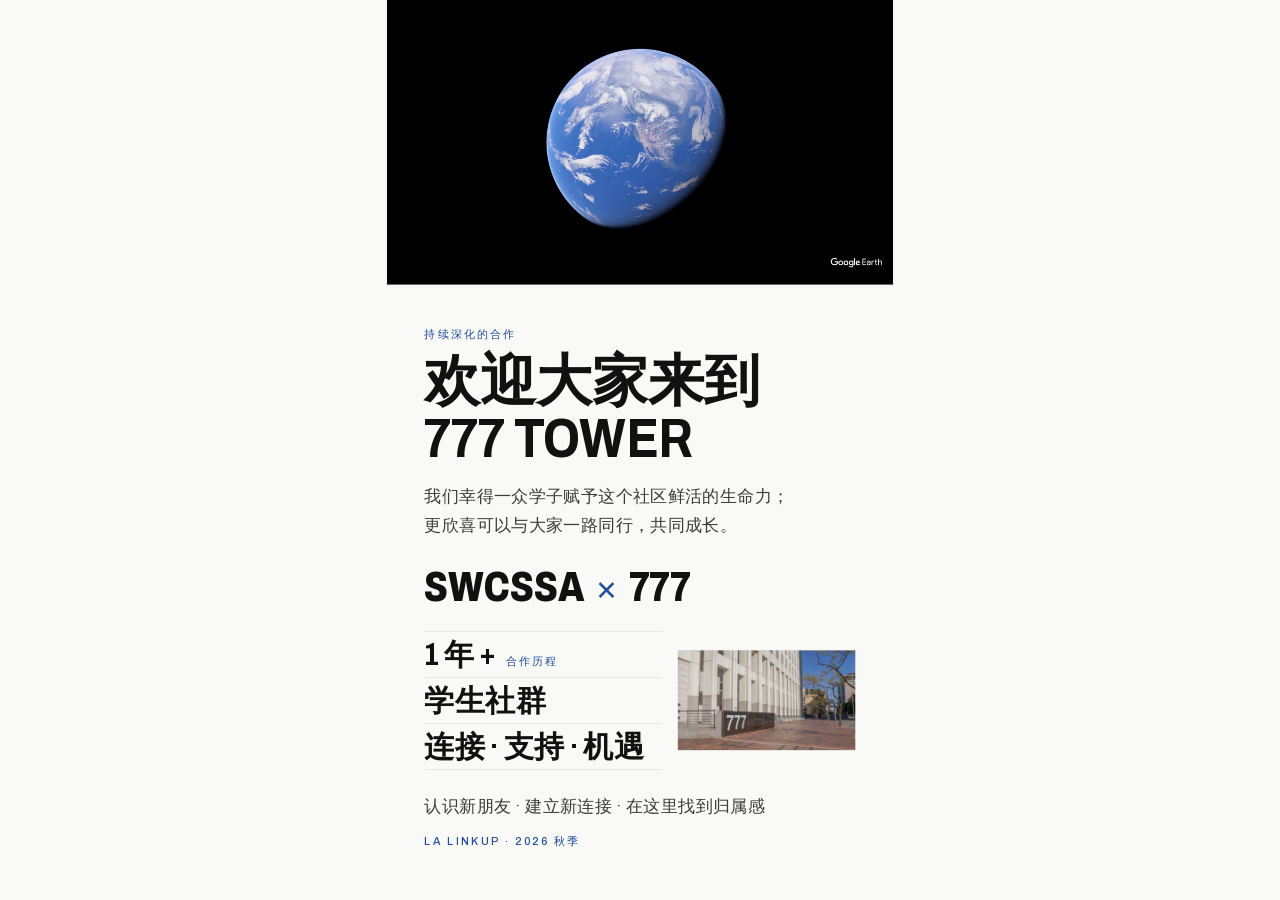
==== index-55.html @ 3f0e2c4d "Add 55-inch portrait display version (index-55.html, 2160x3840) Separate page/stylesheet/script; ori" ====
<!DOCTYPE html>
<html lang="zh-CN">
<head>
<meta charset="UTF-8">
<meta name="viewport" content="width=device-width, initial-scale=1.0">
<meta http-equiv="Cache-Control" content="no-cache, no-store, must-revalidate">
<meta http-equiv="Pragma" content="no-cache">
<meta http-equiv="Expires" content="0">
<script>
/* Stale-copy guard — same as index.html; BUILD is stamped by the pre-commit hook. */
(function () {
    var BUILD = '20261007142610';
    fetch('version.txt?t=' + Date.now(), { cache: 'no-store' }).then(function (r) { return r.text(); }).then(function (v) {
        v = v.trim();
        var u = new URL(location.href);
        if (v && v !== BUILD && u.searchParams.get('v') !== v) { u.searchParams.set('v', v); location.replace(u.href); }
    }).catch(function () {});
})();
</script>
<title>777 Tower — 不止是一个地址 · 55"</title>
<link rel="stylesheet" href="fonts.css?v=20261007142610">
<link rel="stylesheet" href="styles-55.css?v=20261007142610">
</head>
<!--
  55-inch portrait display version: 2160 × 3840 stage, autoplay loop, no on-screen controls.
  Content is identical to index.html; only the layout is redrawn for the big vertical screen.
  ← → / Space change page by hand.
-->
<body>
<main class="stage" id="stage">

  <!-- ============ PAGE 1 — 欢迎大家来到 777 Tower ============ -->
  <section class="slide s1" aria-label="欢迎大家来到 777 Tower">
    <!-- Top: Google Earth fly-in (source ~/Downloads/地球.mp4, 1920w, no audio) -->
    <div class="vid m" style="--d:.1s">
      <!-- MP4 in <img>: Safari plays it like a GIF; other browsers error → swap to <video> -->
      <img src="assets/55-earth.mp4" alt="" onerror="var v=document.createElement('video');v.muted=true;v.defaultMuted=true;v.loop=true;v.autoplay=true;v.playsInline=true;v.setAttribute('playsinline','');v.setAttribute('muted','');v.poster='assets/55-earth-poster.jpg';v.src='assets/55-earth.mp4';this.replaceWith(v);v.play().catch(function(){})">
    </div>

    <div class="text">
      <p class="lbl r" style="--d:.3s">持续深化的合作</p>
      <h2 class="h r" style="--d:.4s">欢迎大家来到<br>777 Tower</h2>
      <p class="copy r" style="--d:.6s">我们幸得一众学子赋予这个社区鲜活的生命力；<br>更欣喜可以与大家一路同行，共同成长。</p>
      <p class="cobrand r" style="--d:.75s">SWCSSA <span>×</span> 777</p>
      <div class="row">
        <ul class="proof r" style="--d:.9s">
          <li><b>1 年 +</b><small>合作历程</small></li>
          <li><b>学生社群</b></li>
          <li><b>连接 · 支持 · 机遇</b></li>
        </ul>
        <!-- 777 photos loop (source ~/Downloads/循环), 2.5 s each -->
        <div class="loop m" style="--d:1s">
          <figure style="background-image:url(assets/loop-01.jpg)"></figure>
          <figure style="background-image:url(assets/loop-02.jpg)"></figure>
          <figure style="background-image:url(assets/loop-03.jpg)"></figure>
          <figure style="background-image:url(assets/loop-04.jpg)"></figure>
          <figure style="background-image:url(assets/loop-05.jpg)"></figure>
          <figure style="background-image:url(assets/loop-06.jpg)"></figure>
          <figure style="background-image:url(assets/loop-07.jpg)"></figure>
          <figure style="background-image:url(assets/loop-08.jpg)"></figure>
          <figure style="background-image:url(assets/loop-09.jpg)"></figure>
        </div>
      </div>
      <p class="copy r" style="--d:1.1s">认识新朋友 · 建立新连接 · 在这里找到归属感</p>
      <p class="lbl r" style="--d:1.2s">LA LINKUP · 2026 秋季</p>
    </div>
  </section>

  <!-- ============ PAGE 2 — 777 Tower 见 ============
       Photo: Carol M. Highsmith, Library of Congress (LC-HS503-502), public domain. -->
  <section class="slide s2 dark" aria-label="777 Tower 见">
    <div class="photo"></div>
    <div class="scrim"></div>
    <div class="text">
      <h2 class="h r" style="--d:.6s">777 Tower 见</h2>
      <p class="close-line r" style="--d:.9s">换个视角，看洛杉矶市中心。</p>
      <i class="rule r" style="--d:1.05s"></i>
      <p class="site r" style="--d:1.2s">www.777tower.space <span>↗</span></p>
      <p class="addr r" style="--d:1.3s">洛杉矶 S Figueroa St 777 号</p>
    </div>
  </section>

</main>
<script src="script-55.js?v=20261007142610"></script>
</body>
</html>
---- fonts.css ----
/* Self-hosted so the deck works where Google Fonts is blocked (e.g. WeChat in mainland China) */
@font-face { font-family: 'Archivo'; font-style: italic; font-weight: 100 900; font-stretch: 62% 125%; font-display: swap; src: url('assets/fonts/Archivo-italic-100_900.woff2') format('woff2'); unicode-range: U+0000-00FF, U+0131, U+0152-0153, U+02BB-02BC, U+02C6, U+02DA, U+02DC, U+0304, U+0308, U+0329, U+2000-206F, U+20AC, U+2122, U+2191, U+2193, U+2212, U+2215, U+FEFF, U+FFFD; }
@font-face { font-family: 'Archivo'; font-style: normal; font-weight: 100 900; font-stretch: 62% 125%; font-display: swap; src: url('assets/fonts/Archivo-normal-100_900.woff2') format('woff2'); unicode-range: U+0000-00FF, U+0131, U+0152-0153, U+02BB-02BC, U+02C6, U+02DA, U+02DC, U+0304, U+0308, U+0329, U+2000-206F, U+20AC, U+2122, U+2191, U+2193, U+2212, U+2215, U+FEFF, U+FFFD; }
@font-face { font-family: 'JetBrains Mono'; font-style: normal; font-weight: 400; font-display: swap; src: url('assets/fonts/JetBrainsMono-normal-400.woff2') format('woff2'); unicode-range: U+0000-00FF, U+0131, U+0152-0153, U+02BB-02BC, U+02C6, U+02DA, U+02DC, U+0304, U+0308, U+0329, U+2000-206F, U+20AC, U+2122, U+2191, U+2193, U+2212, U+2215, U+FEFF, U+FFFD; }
@font-face { font-family: 'JetBrains Mono'; font-style: normal; font-weight: 500; font-display: swap; src: url('assets/fonts/JetBrainsMono-normal-500.woff2') format('woff2'); unicode-range: U+0000-00FF, U+0131, U+0152-0153, U+02BB-02BC, U+02C6, U+02DA, U+02DC, U+0304, U+0308, U+0329, U+2000-206F, U+20AC, U+2122, U+2191, U+2193, U+2212, U+2215, U+FEFF, U+FFFD; }
---- styles-55.css ----
/* ===========================================================
   777 TOWER — 55" PORTRAIT DISPLAY (2160 × 3840)
   Same look as styles.css (Archivo, ink on off-white, blue accent on page 1,
   light type on a scrim on page 2); every size is set for the big vertical screen.
   =========================================================== */
:root {
    --display-width: 2160px; --display-height: 3840px;
    --safe-x: 160px;
    --title-size: 240px; --body-size: 72px; --label-size: 46px;
    --bg: #F9F9F7; --ink: #111111; --char: #3B3B3B; --rule: rgba(17,17,17,.14);
    --blue: #1F4E9C; --light: #F5F3EF; --night: #011866;
    --f: 'Archivo', 'Helvetica Neue', Arial, 'PingFang SC', 'Hiragino Sans GB', 'Noto Sans SC', 'Microsoft YaHei', sans-serif;
    --ease: cubic-bezier(.22, .61, .21, 1);
}
* { margin: 0; padding: 0; box-sizing: border-box; }
html, body { width: 100%; height: 100%; overflow: hidden; background: var(--bg); transition: background-color .9s var(--ease); }
body.on-dark { background: var(--night); }
body { font-family: var(--f); color: var(--ink); -webkit-font-smoothing: antialiased; cursor: none; }

/* Fixed 2160×3840 stage, fitted to whatever the player outputs (4K or 1080p) */
.stage { position: absolute; left: 0; top: 0; width: var(--display-width); height: var(--display-height); overflow: hidden; transform-origin: 0 0; }
.slide { position: absolute; inset: 0; overflow: hidden; visibility: hidden; opacity: 0;
         transition: opacity .9s var(--ease), visibility 0s linear .9s; }
.slide.active { visibility: visible; opacity: 1; transition: opacity .9s var(--ease), visibility 0s; }

/* Reveals — same as the original, distance scaled to the bigger canvas */
.r { opacity: 0; transform: translateX(60px);
     transition: opacity 1s var(--ease) var(--d, 0s), transform 1.3s var(--ease) var(--d, 0s); }
.slide.active .r { opacity: 1; transform: none; }
.m { clip-path: inset(100% 0 0 0); transition: clip-path 1.8s var(--ease) var(--d, 0s); }
.slide.active .m { clip-path: inset(0); }

/* === TYPE === */
.lbl { font: 500 var(--label-size)/1.5 var(--f); letter-spacing: .22em; text-transform: uppercase; color: var(--blue); }
.h { font: 700 var(--title-size)/1 var(--f); font-stretch: 82%; text-transform: uppercase; letter-spacing: -.005em; }
.copy { font: 400 var(--body-size)/1.7 var(--f); letter-spacing: .03em; color: var(--char); }

/* ===========================================================
   PAGE 1
   =========================================================== */
.s1 { background: var(--bg); }
.vid { position: absolute; left: 0; top: 0; width: 2160px; height: 1215px; background: #000; overflow: hidden; }
.vid img, .vid video { display: block; width: 100%; height: 100%; object-fit: cover; }

.s1 .text { position: absolute; left: var(--safe-x); right: var(--safe-x); top: 1395px; }
.s1 .h { margin-top: 44px; }
.s1 .text > .copy:nth-of-type(2) { margin-top: 70px; }
.cobrand { margin-top: 110px; font: 800 180px/1 var(--f); font-stretch: 82%; letter-spacing: -.01em; }
.cobrand span { color: var(--blue); font-weight: 300; margin: 0 .12em; }

.row { display: flex; align-items: center; gap: 64px; margin-top: 100px; }
.proof { flex: 1; list-style: none; }
.proof li { display: flex; align-items: baseline; gap: 40px; padding: 34px 0 30px; border-top: 2px solid var(--rule); }
.proof li:last-child { border-bottom: 2px solid var(--rule); }
.proof b { font: 700 130px/1 var(--f); font-stretch: 82%; }
.proof small { font: 500 var(--label-size)/1 var(--f); letter-spacing: .2em; color: var(--blue); }

.loop { position: relative; flex: none; width: 760px; height: 428px; overflow: hidden; background: #E6E3DD; }
.loop figure { position: absolute; inset: 0; background: 50% 50% / cover no-repeat; opacity: 0; transition: opacity .9s var(--ease); }
.loop figure.shown { opacity: 1; }

.row + .copy { margin-top: 96px; }
.s1 .text > .lbl:last-child { margin-top: 56px; }

/* ===========================================================
   PAGE 2 — photo sits on the bottom edge, its own night-blue sky continues above
   =========================================================== */
.s2 { background: var(--night); }
.photo { position: absolute; left: 0; bottom: 0; width: 2160px; height: 2980px;
         background: url('assets/55-tower-day.jpg') 50% 100% / cover no-repeat;
         -webkit-mask: linear-gradient(transparent, #000 6%); mask: linear-gradient(transparent, #000 6%); }
.scrim { position: absolute; inset: 0; pointer-events: none;
         background: linear-gradient(to bottom, rgba(12,10,9,.68), rgba(12,10,9,0) 52%), linear-gradient(to top, rgba(12,10,9,.55), rgba(12,10,9,0) 30%); }
.s2 .text { position: absolute; left: var(--safe-x); right: var(--safe-x); top: 260px; text-align: center; }
.s2 .h { font-size: 290px; color: var(--light); letter-spacing: -.01em; white-space: nowrap; }
.close-line { margin-top: 56px; font: 500 92px/1.3 var(--f); letter-spacing: .08em; color: rgba(243,239,231,.82); }
.rule { display: block; width: 160px; height: 3px; margin: 80px auto 70px; background: rgba(243,239,231,.55); }
.site { font: 600 88px/1.2 var(--f); letter-spacing: .01em; color: var(--light); }
.site span { font-weight: 300; }
.addr { margin-top: 22px; font: 500 54px/1.4 var(--f); letter-spacing: .14em; color: rgba(243,239,231,.7); }
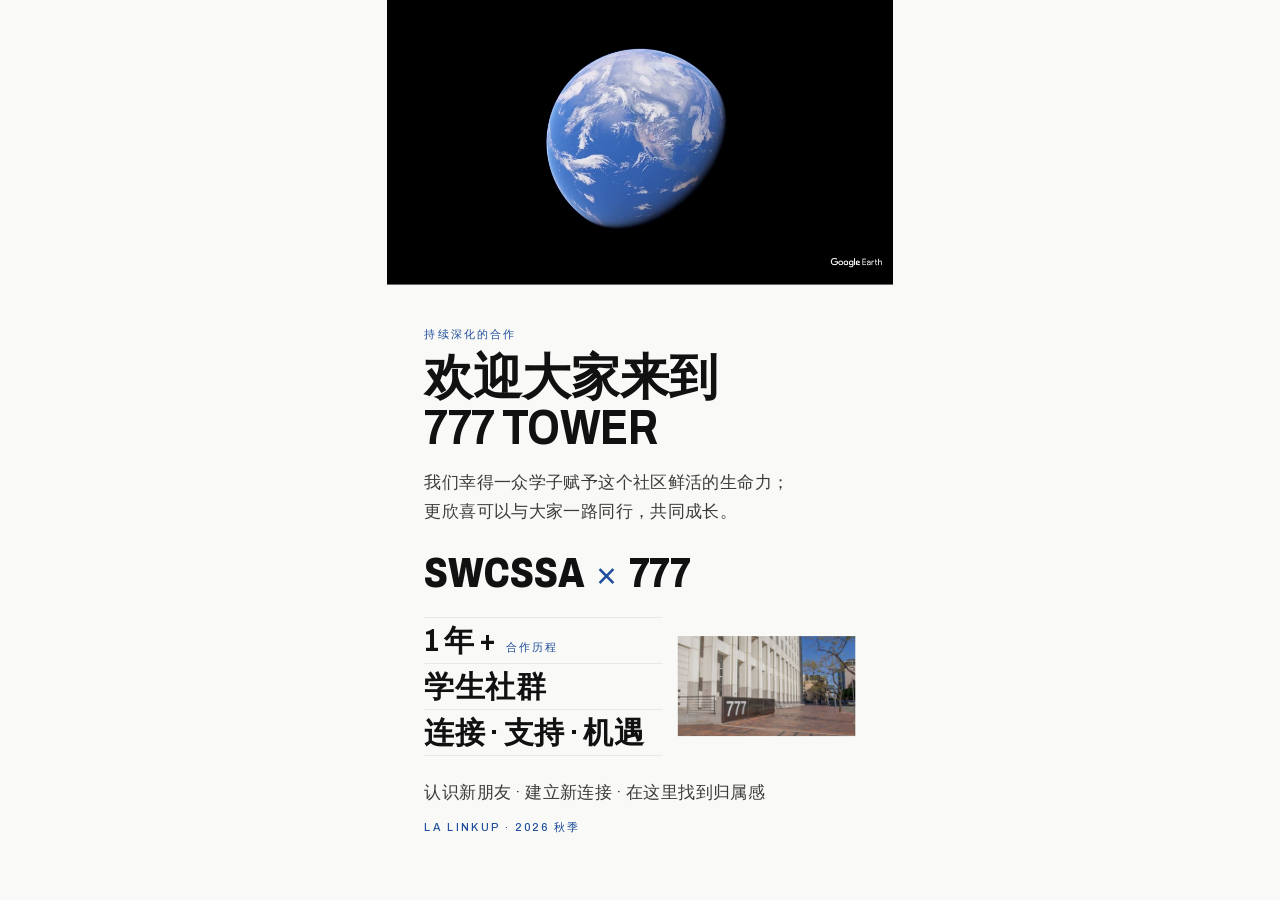
==== commit 892e1487: "55": smaller page-1 title and page-2 type; drop arrow after site URL Co-Authored-By: Claude Opus 5.5" ====
--- a/index-55.html
+++ b/index-55.html
@@ -9,7 +9,7 @@
 <script>
 /* Stale-copy guard — same as index.html; BUILD is stamped by the pre-commit hook. */
 (function () {
-    var BUILD = '20261007142610';
+    var BUILD = '20261007143025';
     fetch('version.txt?t=' + Date.now(), { cache: 'no-store' }).then(function (r) { return r.text(); }).then(function (v) {
         v = v.trim();
         var u = new URL(location.href);
@@ -18,8 +18,8 @@
 })();
 </script>
 <title>777 Tower — 不止是一个地址 · 55"</title>
-<link rel="stylesheet" href="fonts.css?v=20261007142610">
-<link rel="stylesheet" href="styles-55.css?v=20261007142610">
+<link rel="stylesheet" href="fonts.css?v=20261007143025">
+<link rel="stylesheet" href="styles-55.css?v=20261007143025">
 </head>
 <!--
   55-inch portrait display version: 2160 × 3840 stage, autoplay loop, no on-screen controls.
@@ -75,12 +75,12 @@
       <h2 class="h r" style="--d:.6s">777 Tower 见</h2>
       <p class="close-line r" style="--d:.9s">换个视角，看洛杉矶市中心。</p>
       <i class="rule r" style="--d:1.05s"></i>
-      <p class="site r" style="--d:1.2s">www.777tower.space <span>↗</span></p>
+      <p class="site r" style="--d:1.2s">www.777tower.space</p>
       <p class="addr r" style="--d:1.3s">洛杉矶 S Figueroa St 777 号</p>
     </div>
   </section>
 
 </main>
-<script src="script-55.js?v=20261007142610"></script>
+<script src="script-55.js?v=20261007143025"></script>
 </body>
 </html>
--- a/styles-55.css
+++ b/styles-55.css
@@ -6,7 +6,7 @@
 :root {
     --display-width: 2160px; --display-height: 3840px;
     --safe-x: 160px;
-    --title-size: 240px; --body-size: 72px; --label-size: 46px;
+    --title-size: 210px; --body-size: 72px; --label-size: 46px;
     --bg: #F9F9F7; --ink: #111111; --char: #3B3B3B; --rule: rgba(17,17,17,.14);
     --blue: #1F4E9C; --light: #F5F3EF; --night: #011866;
     --f: 'Archivo', 'Helvetica Neue', Arial, 'PingFang SC', 'Hiragino Sans GB', 'Noto Sans SC', 'Microsoft YaHei', sans-serif;
@@ -72,9 +72,8 @@
 .scrim { position: absolute; inset: 0; pointer-events: none;
          background: linear-gradient(to bottom, rgba(12,10,9,.68), rgba(12,10,9,0) 52%), linear-gradient(to top, rgba(12,10,9,.55), rgba(12,10,9,0) 30%); }
 .s2 .text { position: absolute; left: var(--safe-x); right: var(--safe-x); top: 260px; text-align: center; }
-.s2 .h { font-size: 290px; color: var(--light); letter-spacing: -.01em; white-space: nowrap; }
-.close-line { margin-top: 56px; font: 500 92px/1.3 var(--f); letter-spacing: .08em; color: rgba(243,239,231,.82); }
+.s2 .h { font-size: 250px; color: var(--light); letter-spacing: -.01em; white-space: nowrap; }
+.close-line { margin-top: 56px; font: 500 80px/1.3 var(--f); letter-spacing: .08em; color: rgba(243,239,231,.82); }
 .rule { display: block; width: 160px; height: 3px; margin: 80px auto 70px; background: rgba(243,239,231,.55); }
-.site { font: 600 88px/1.2 var(--f); letter-spacing: .01em; color: var(--light); }
-.site span { font-weight: 300; }
-.addr { margin-top: 22px; font: 500 54px/1.4 var(--f); letter-spacing: .14em; color: rgba(243,239,231,.7); }
+.site { font: 600 76px/1.2 var(--f); letter-spacing: .01em; color: var(--light); }
+.addr { margin-top: 20px; font: 500 48px/1.4 var(--f); letter-spacing: .14em; color: rgba(243,239,231,.7); }
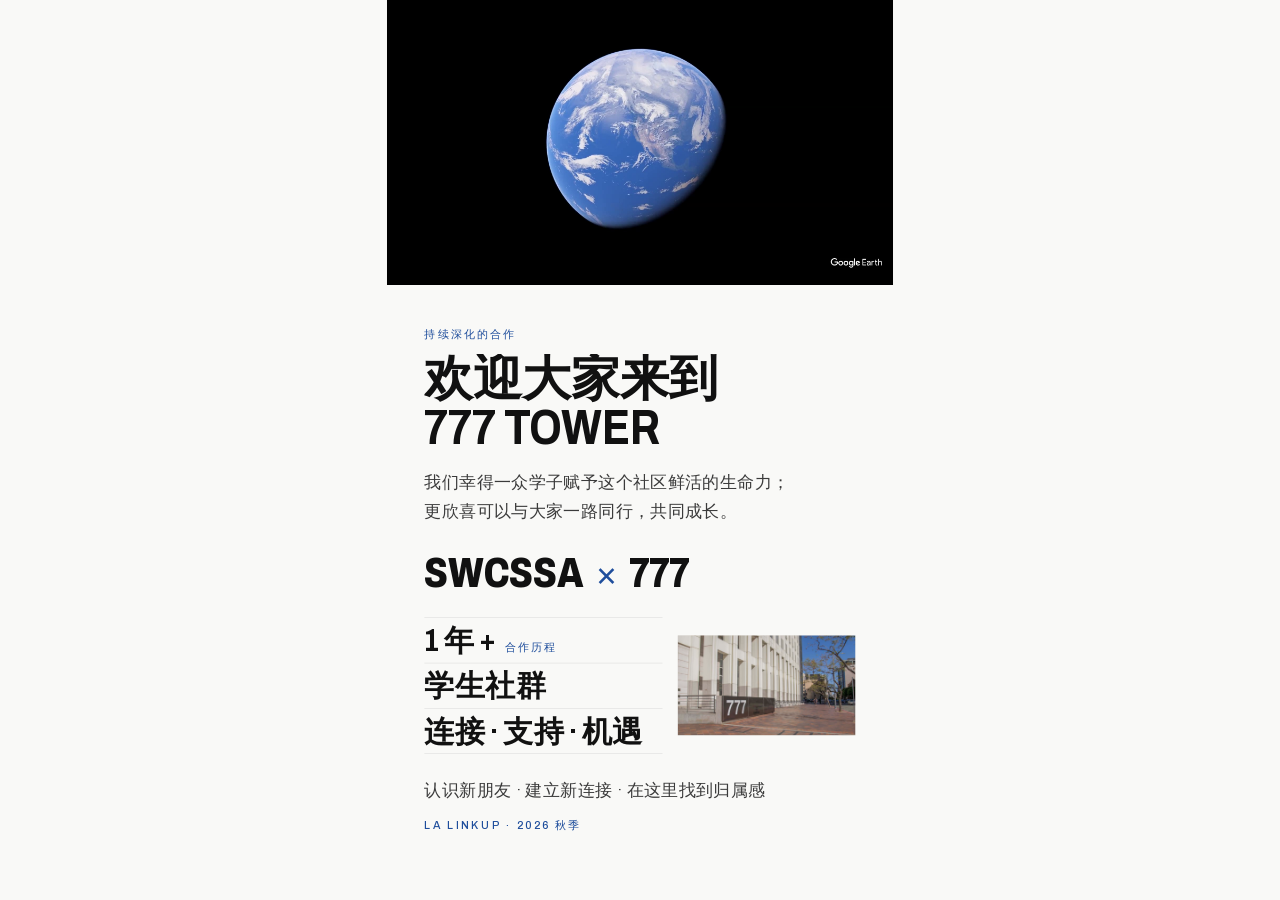
==== commit 7c67e77e: "55": stage to 1080x1920 (same layout, halved); page-1 text entrance (title lines rise, rules draw, ×" ====
--- a/index-55.html
+++ b/index-55.html
@@ -9,7 +9,7 @@
 <script>
 /* Stale-copy guard — same as index.html; BUILD is stamped by the pre-commit hook. */
 (function () {
-    var BUILD = '20261007143025';
+    var BUILD = '20261007152955';
     fetch('version.txt?t=' + Date.now(), { cache: 'no-store' }).then(function (r) { return r.text(); }).then(function (v) {
         v = v.trim();
         var u = new URL(location.href);
@@ -18,11 +18,11 @@
 })();
 </script>
 <title>777 Tower — 不止是一个地址 · 55"</title>
-<link rel="stylesheet" href="fonts.css?v=20261007143025">
-<link rel="stylesheet" href="styles-55.css?v=20261007143025">
+<link rel="stylesheet" href="fonts.css?v=20261007152955">
+<link rel="stylesheet" href="styles-55.css?v=20261007152955">
 </head>
 <!--
-  55-inch portrait display version: 2160 × 3840 stage, autoplay loop, no on-screen controls.
+  55-inch portrait display version: 1080 × 1920 stage, autoplay loop, no on-screen controls.
   Content is identical to index.html; only the layout is redrawn for the big vertical screen.
   ← → / Space change page by hand.
 -->
@@ -39,11 +39,11 @@
 
     <div class="text">
       <p class="lbl r" style="--d:.3s">持续深化的合作</p>
-      <h2 class="h r" style="--d:.4s">欢迎大家来到<br>777 Tower</h2>
+      <h2 class="h" style="--d:.4s"><span class="ln"><span>欢迎大家来到</span></span><span class="ln"><span>777 Tower</span></span></h2>
       <p class="copy r" style="--d:.6s">我们幸得一众学子赋予这个社区鲜活的生命力；<br>更欣喜可以与大家一路同行，共同成长。</p>
-      <p class="cobrand r" style="--d:.75s">SWCSSA <span>×</span> 777</p>
+      <p class="cobrand r" style="--d:.8s">SWCSSA <span>×</span> 777</p>
       <div class="row">
-        <ul class="proof r" style="--d:.9s">
+        <ul class="proof">
           <li><b>1 年 +</b><small>合作历程</small></li>
           <li><b>学生社群</b></li>
           <li><b>连接 · 支持 · 机遇</b></li>
@@ -81,6 +81,6 @@
   </section>
 
 </main>
-<script src="script-55.js?v=20261007143025"></script>
+<script src="script-55.js?v=20261007152955"></script>
 </body>
 </html>
--- a/styles-55.css
+++ b/styles-55.css
@@ -1,12 +1,12 @@
 /* ===========================================================
-   777 TOWER — 55" PORTRAIT DISPLAY (2160 × 3840)
+   777 TOWER — 55" PORTRAIT DISPLAY (1080 × 1920)
    Same look as styles.css (Archivo, ink on off-white, blue accent on page 1,
    light type on a scrim on page 2); every size is set for the big vertical screen.
    =========================================================== */
 :root {
-    --display-width: 2160px; --display-height: 3840px;
-    --safe-x: 160px;
-    --title-size: 210px; --body-size: 72px; --label-size: 46px;
+    --display-width: 1080px; --display-height: 1920px;
+    --safe-x: 80px;
+    --title-size: 105px; --body-size: 36px; --label-size: 23px;
     --bg: #F9F9F7; --ink: #111111; --char: #3B3B3B; --rule: rgba(17,17,17,.14);
     --blue: #1F4E9C; --light: #F5F3EF; --night: #011866;
     --f: 'Archivo', 'Helvetica Neue', Arial, 'PingFang SC', 'Hiragino Sans GB', 'Noto Sans SC', 'Microsoft YaHei', sans-serif;
@@ -17,14 +17,14 @@
 body.on-dark { background: var(--night); }
 body { font-family: var(--f); color: var(--ink); -webkit-font-smoothing: antialiased; cursor: none; }
 
-/* Fixed 2160×3840 stage, fitted to whatever the player outputs (4K or 1080p) */
+/* Fixed 1080×1920 stage, fitted to whatever the player outputs (4K or 1080p) */
 .stage { position: absolute; left: 0; top: 0; width: var(--display-width); height: var(--display-height); overflow: hidden; transform-origin: 0 0; }
 .slide { position: absolute; inset: 0; overflow: hidden; visibility: hidden; opacity: 0;
          transition: opacity .9s var(--ease), visibility 0s linear .9s; }
 .slide.active { visibility: visible; opacity: 1; transition: opacity .9s var(--ease), visibility 0s; }
 
 /* Reveals — same as the original, distance scaled to the bigger canvas */
-.r { opacity: 0; transform: translateX(60px);
+.r { opacity: 0; transform: translateX(30px);
      transition: opacity 1s var(--ease) var(--d, 0s), transform 1.3s var(--ease) var(--d, 0s); }
 .slide.active .r { opacity: 1; transform: none; }
 .m { clip-path: inset(100% 0 0 0); transition: clip-path 1.8s var(--ease) var(--d, 0s); }
@@ -39,41 +39,66 @@
    PAGE 1
    =========================================================== */
 .s1 { background: var(--bg); }
-.vid { position: absolute; left: 0; top: 0; width: 2160px; height: 1215px; background: #000; overflow: hidden; }
+.vid { position: absolute; left: 0; top: 0; width: 1080px; height: 608px; background: #000; overflow: hidden; }
 .vid img, .vid video { display: block; width: 100%; height: 100%; object-fit: cover; }
 
-.s1 .text { position: absolute; left: var(--safe-x); right: var(--safe-x); top: 1395px; }
-.s1 .h { margin-top: 44px; }
-.s1 .text > .copy:nth-of-type(2) { margin-top: 70px; }
-.cobrand { margin-top: 110px; font: 800 180px/1 var(--f); font-stretch: 82%; letter-spacing: -.01em; }
+.s1 .text { position: absolute; left: var(--safe-x); right: var(--safe-x); top: 698px; }
+.s1 .h { margin-top: 22px; }
+.s1 .text > .copy:nth-of-type(2) { margin-top: 35px; }
+.cobrand { margin-top: 55px; font: 800 90px/1 var(--f); font-stretch: 82%; letter-spacing: -.01em; }
 .cobrand span { color: var(--blue); font-weight: 300; margin: 0 .12em; }
 
-.row { display: flex; align-items: center; gap: 64px; margin-top: 100px; }
+.row { display: flex; align-items: center; gap: 32px; margin-top: 50px; }
 .proof { flex: 1; list-style: none; }
-.proof li { display: flex; align-items: baseline; gap: 40px; padding: 34px 0 30px; border-top: 2px solid var(--rule); }
-.proof li:last-child { border-bottom: 2px solid var(--rule); }
-.proof b { font: 700 130px/1 var(--f); font-stretch: 82%; }
+.proof li { display: flex; align-items: baseline; gap: 20px; padding: 17px 0 15px; position: relative; }
+.proof b { font: 700 65px/1 var(--f); font-stretch: 82%; }
 .proof small { font: 500 var(--label-size)/1 var(--f); letter-spacing: .2em; color: var(--blue); }
 
-.loop { position: relative; flex: none; width: 760px; height: 428px; overflow: hidden; background: #E6E3DD; }
+.loop { position: relative; flex: none; width: 380px; height: 214px; overflow: hidden; background: #E6E3DD; }
 .loop figure { position: absolute; inset: 0; background: 50% 50% / cover no-repeat; opacity: 0; transition: opacity .9s var(--ease); }
 .loop figure.shown { opacity: 1; }
 
-.row + .copy { margin-top: 96px; }
-.s1 .text > .lbl:last-child { margin-top: 56px; }
+.row + .copy { margin-top: 48px; }
+.s1 .text > .lbl:last-child { margin-top: 28px; }
 
 /* ===========================================================
    PAGE 2 — photo sits on the bottom edge, its own night-blue sky continues above
    =========================================================== */
 .s2 { background: var(--night); }
-.photo { position: absolute; left: 0; bottom: 0; width: 2160px; height: 2980px;
+.photo { position: absolute; left: 0; bottom: 0; width: 1080px; height: 1490px;
          background: url('assets/55-tower-day.jpg') 50% 100% / cover no-repeat;
          -webkit-mask: linear-gradient(transparent, #000 6%); mask: linear-gradient(transparent, #000 6%); }
 .scrim { position: absolute; inset: 0; pointer-events: none;
          background: linear-gradient(to bottom, rgba(12,10,9,.68), rgba(12,10,9,0) 52%), linear-gradient(to top, rgba(12,10,9,.55), rgba(12,10,9,0) 30%); }
-.s2 .text { position: absolute; left: var(--safe-x); right: var(--safe-x); top: 260px; text-align: center; }
-.s2 .h { font-size: 250px; color: var(--light); letter-spacing: -.01em; white-space: nowrap; }
-.close-line { margin-top: 56px; font: 500 80px/1.3 var(--f); letter-spacing: .08em; color: rgba(243,239,231,.82); }
-.rule { display: block; width: 160px; height: 3px; margin: 80px auto 70px; background: rgba(243,239,231,.55); }
-.site { font: 600 76px/1.2 var(--f); letter-spacing: .01em; color: var(--light); }
-.addr { margin-top: 20px; font: 500 48px/1.4 var(--f); letter-spacing: .14em; color: rgba(243,239,231,.7); }
+.s2 .text { position: absolute; left: var(--safe-x); right: var(--safe-x); top: 130px; text-align: center; }
+.s2 .h { font-size: 125px; color: var(--light); letter-spacing: -.01em; white-space: nowrap; }
+.close-line { margin-top: 28px; font: 500 40px/1.3 var(--f); letter-spacing: .08em; color: rgba(243,239,231,.82); }
+.rule { display: block; width: 80px; height: 2px; margin: 40px auto 35px; background: rgba(243,239,231,.55); }
+.site { font: 600 38px/1.2 var(--f); letter-spacing: .01em; color: var(--light); }
+.addr { margin-top: 10px; font: 500 24px/1.4 var(--f); letter-spacing: .14em; color: rgba(243,239,231,.7); }
+
+/* ===========================================================
+   PAGE 1 — text entrance (on top of the shared .r slide-in)
+   =========================================================== */
+/* label: tracking settles in */
+.s1 .lbl.r { letter-spacing: .5em; transition: opacity 1s var(--ease) var(--d, 0s), transform 1.3s var(--ease) var(--d, 0s), letter-spacing 1.6s var(--ease) var(--d, 0s); }
+.s1.active .lbl.r { letter-spacing: .22em; }
+/* title: each line rises out of a mask */
+.ln { display: block; overflow: hidden; padding-bottom: .1em; margin-bottom: -.1em; }
+.ln > span { display: inline-block; transform: translateY(110%); transition: transform 1.2s var(--ease) var(--d, 0s); }
+.ln + .ln > span { transition-delay: calc(var(--d, 0s) + .14s); }
+.s1.active .ln > span { transform: none; }
+/* cobrand: the × turns in after the names */
+.cobrand span { display: inline-block; transform: rotate(-90deg) scale(.3); opacity: 0;
+    transition: transform 1s var(--ease) calc(var(--d, 0s) + .35s), opacity .6s var(--ease) calc(var(--d, 0s) + .35s); }
+.s1.active .cobrand span { transform: none; opacity: 1; }
+/* proof list: rules draw left → right, then each row's words rise in */
+.proof li::before, .proof li:last-child::after { content: ''; position: absolute; left: 0; right: 0; height: 1px; background: var(--rule);
+    transform: scaleX(0); transform-origin: 0 50%; transition: transform 1.1s var(--ease) var(--ld, 0s); }
+.proof li::before { top: 0; }
+.proof li:last-child::after { bottom: 0; }
+.proof li > * { opacity: 0; transform: translateY(18px); transition: opacity .8s var(--ease) calc(var(--ld, 0s) + .25s), transform 1s var(--ease) calc(var(--ld, 0s) + .25s); }
+.proof li:nth-child(1) { --ld: .95s; } .proof li:nth-child(2) { --ld: 1.07s; } .proof li:nth-child(3) { --ld: 1.19s; }
+.proof li:last-child::after { transition-delay: 1.31s; }
+.s1.active .proof li::before, .s1.active .proof li:last-child::after { transform: none; }
+.s1.active .proof li > * { opacity: 1; transform: none; }
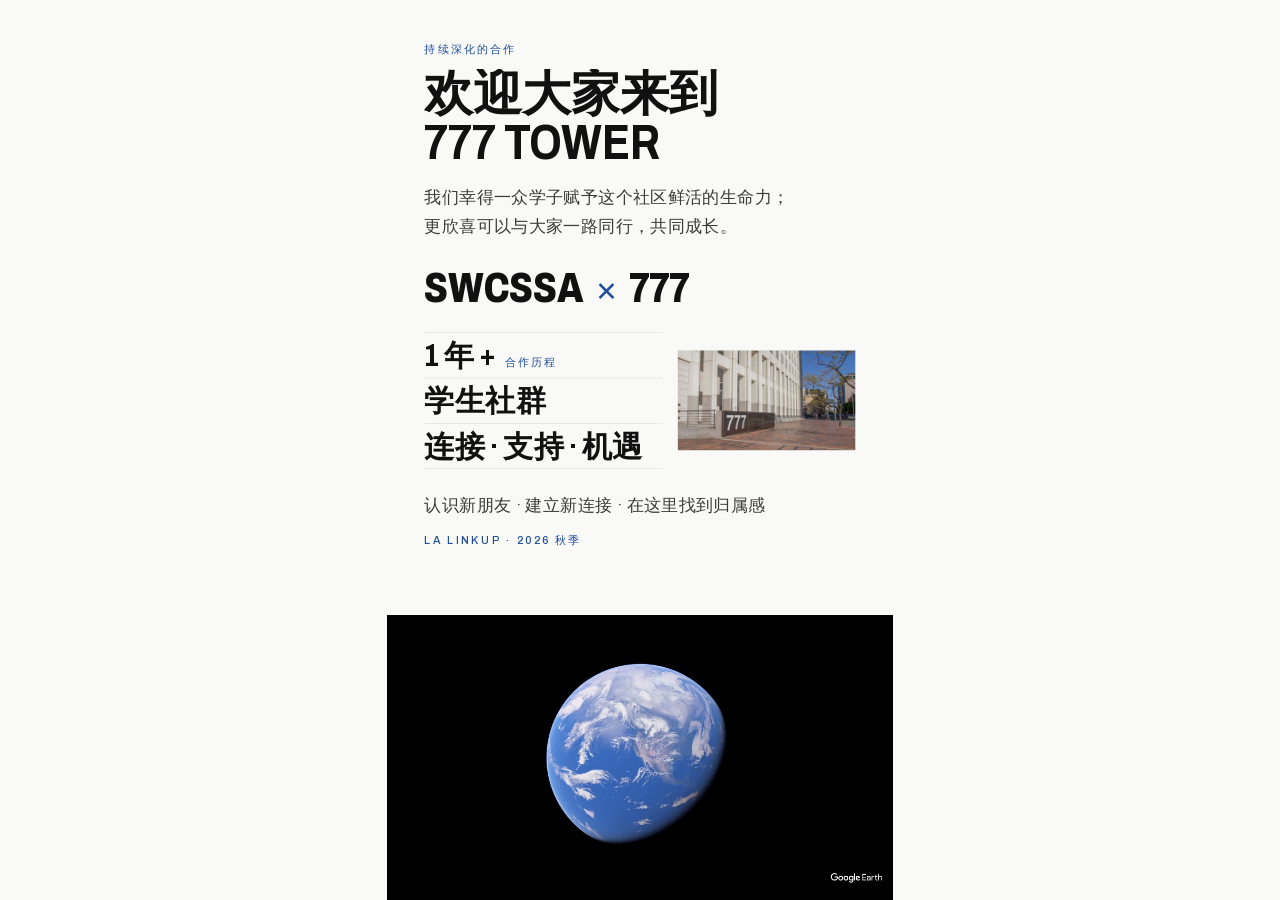
==== commit a56c68f9: "55": page 1 — Earth video to the bottom, text block to the top Co-Authored-By: Claude Opus 5.5 <nore" ====
--- a/index-55.html
+++ b/index-55.html
@@ -9,7 +9,7 @@
 <script>
 /* Stale-copy guard — same as index.html; BUILD is stamped by the pre-commit hook. */
 (function () {
-    var BUILD = '20261007152955';
+    var BUILD = '20261007161832';
     fetch('version.txt?t=' + Date.now(), { cache: 'no-store' }).then(function (r) { return r.text(); }).then(function (v) {
         v = v.trim();
         var u = new URL(location.href);
@@ -18,8 +18,8 @@
 })();
 </script>
 <title>777 Tower — 不止是一个地址 · 55"</title>
-<link rel="stylesheet" href="fonts.css?v=20261007152955">
-<link rel="stylesheet" href="styles-55.css?v=20261007152955">
+<link rel="stylesheet" href="fonts.css?v=20261007161832">
+<link rel="stylesheet" href="styles-55.css?v=20261007161832">
 </head>
 <!--
   55-inch portrait display version: 1080 × 1920 stage, autoplay loop, no on-screen controls.
@@ -31,7 +31,7 @@
 
   <!-- ============ PAGE 1 — 欢迎大家来到 777 Tower ============ -->
   <section class="slide s1" aria-label="欢迎大家来到 777 Tower">
-    <!-- Top: Google Earth fly-in (source ~/Downloads/地球.mp4, 1920w, no audio) -->
+    <!-- Bottom: Google Earth fly-in (source ~/Downloads/地球.mp4, 1920w, no audio) -->
     <div class="vid m" style="--d:.1s">
       <!-- MP4 in <img>: Safari plays it like a GIF; other browsers error → swap to <video> -->
       <img src="assets/55-earth.mp4" alt="" onerror="var v=document.createElement('video');v.muted=true;v.defaultMuted=true;v.loop=true;v.autoplay=true;v.playsInline=true;v.setAttribute('playsinline','');v.setAttribute('muted','');v.poster='assets/55-earth-poster.jpg';v.src='assets/55-earth.mp4';this.replaceWith(v);v.play().catch(function(){})">
@@ -81,6 +81,6 @@
   </section>
 
 </main>
-<script src="script-55.js?v=20261007152955"></script>
+<script src="script-55.js?v=20261007161832"></script>
 </body>
 </html>
--- a/styles-55.css
+++ b/styles-55.css
@@ -39,10 +39,10 @@
    PAGE 1
    =========================================================== */
 .s1 { background: var(--bg); }
-.vid { position: absolute; left: 0; top: 0; width: 1080px; height: 608px; background: #000; overflow: hidden; }
+.vid { position: absolute; left: 0; bottom: 0; width: 1080px; height: 608px; background: #000; overflow: hidden; }
 .vid img, .vid video { display: block; width: 100%; height: 100%; object-fit: cover; }
 
-.s1 .text { position: absolute; left: var(--safe-x); right: var(--safe-x); top: 698px; }
+.s1 .text { position: absolute; left: var(--safe-x); right: var(--safe-x); top: 90px; }
 .s1 .h { margin-top: 22px; }
 .s1 .text > .copy:nth-of-type(2) { margin-top: 35px; }
 .cobrand { margin-top: 55px; font: 800 90px/1 var(--f); font-stretch: 82%; letter-spacing: -.01em; }
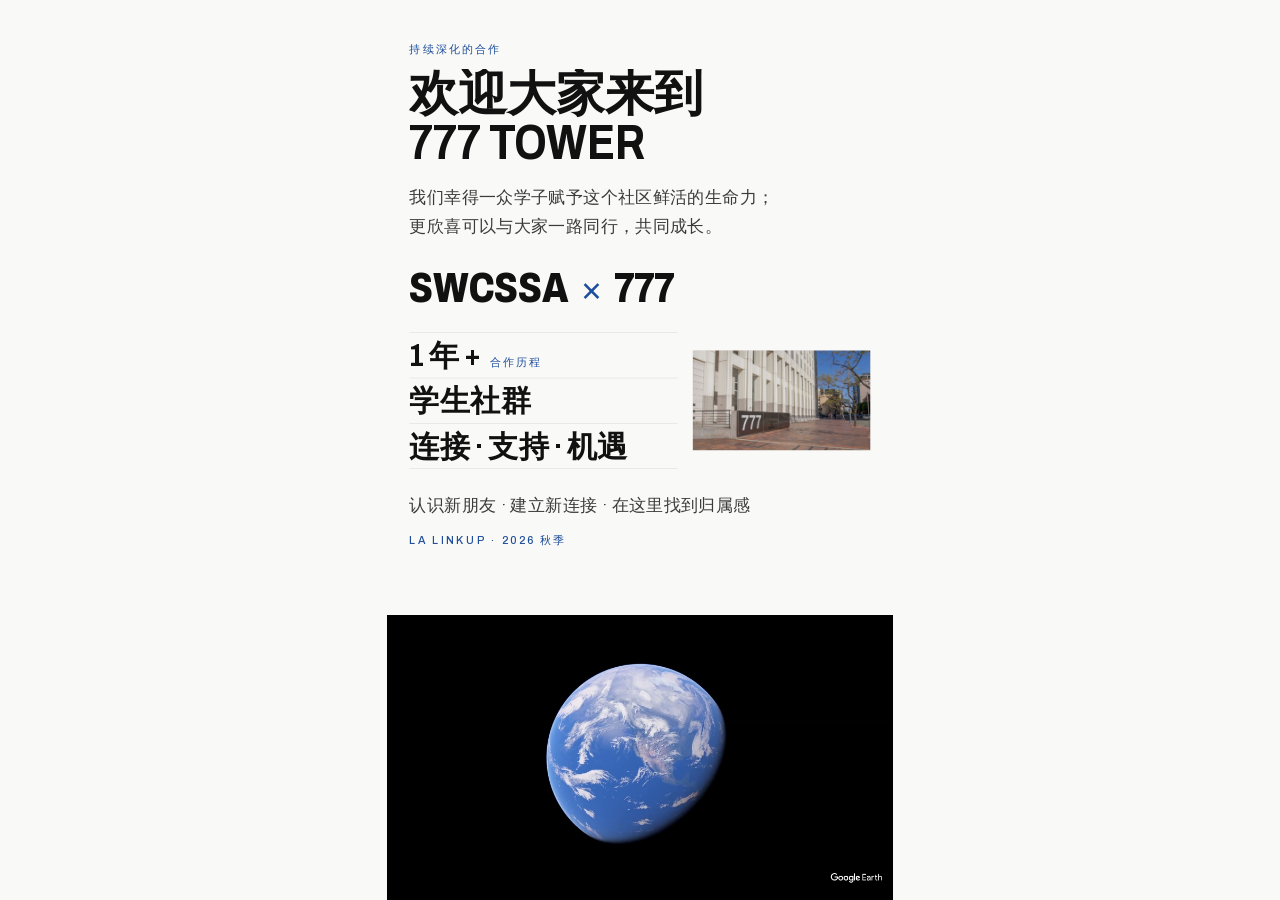
==== commit a650e18e: "55": page-1 text margin 80→48px; click anywhere to advance Co-Authored-By: Claude Opus 5.5 <noreply@" ====
--- a/index-55.html
+++ b/index-55.html
@@ -9,7 +9,7 @@
 <script>
 /* Stale-copy guard — same as index.html; BUILD is stamped by the pre-commit hook. */
 (function () {
-    var BUILD = '20261007161832';
+    var BUILD = '20261007162252';
     fetch('version.txt?t=' + Date.now(), { cache: 'no-store' }).then(function (r) { return r.text(); }).then(function (v) {
         v = v.trim();
         var u = new URL(location.href);
@@ -18,8 +18,8 @@
 })();
 </script>
 <title>777 Tower — 不止是一个地址 · 55"</title>
-<link rel="stylesheet" href="fonts.css?v=20261007161832">
-<link rel="stylesheet" href="styles-55.css?v=20261007161832">
+<link rel="stylesheet" href="fonts.css?v=20261007162252">
+<link rel="stylesheet" href="styles-55.css?v=20261007162252">
 </head>
 <!--
   55-inch portrait display version: 1080 × 1920 stage, autoplay loop, no on-screen controls.
@@ -81,6 +81,6 @@
   </section>
 
 </main>
-<script src="script-55.js?v=20261007161832"></script>
+<script src="script-55.js?v=20261007162252"></script>
 </body>
 </html>
--- a/styles-55.css
+++ b/styles-55.css
@@ -42,7 +42,7 @@
 .vid { position: absolute; left: 0; bottom: 0; width: 1080px; height: 608px; background: #000; overflow: hidden; }
 .vid img, .vid video { display: block; width: 100%; height: 100%; object-fit: cover; }
 
-.s1 .text { position: absolute; left: var(--safe-x); right: var(--safe-x); top: 90px; }
+.s1 .text { position: absolute; left: 48px; right: 48px; top: 90px; }
 .s1 .h { margin-top: 22px; }
 .s1 .text > .copy:nth-of-type(2) { margin-top: 35px; }
 .cobrand { margin-top: 55px; font: 800 90px/1 var(--f); font-stretch: 82%; letter-spacing: -.01em; }
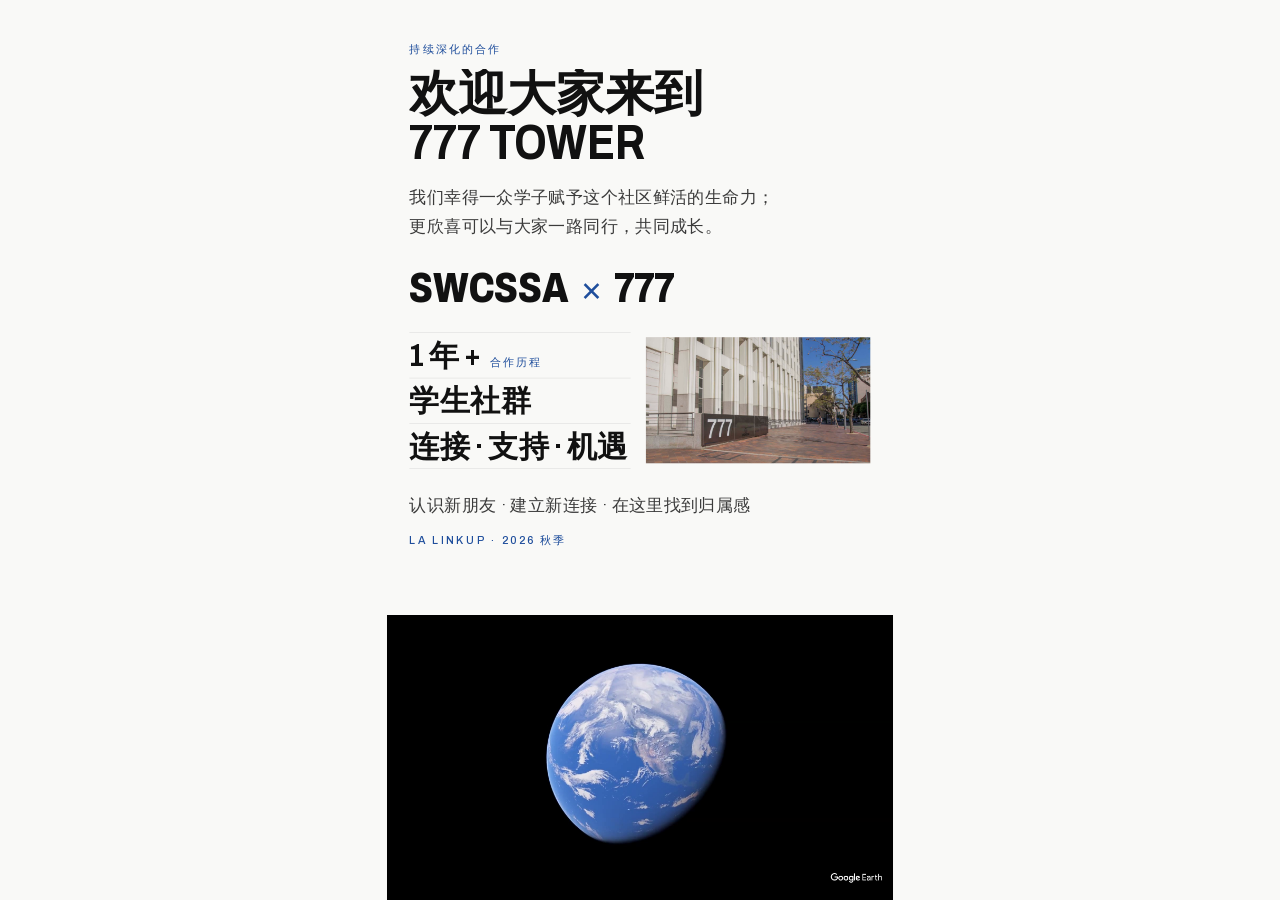
==== commit 9688e18a: "55": page-1 photo loop 380x214 → 480x270 Co-Authored-By: Claude Opus 5.5 <noreply@anthropic.com>" ====
--- a/index-55.html
+++ b/index-55.html
@@ -9,7 +9,7 @@
 <script>
 /* Stale-copy guard — same as index.html; BUILD is stamped by the pre-commit hook. */
 (function () {
-    var BUILD = '20261007162252';
+    var BUILD = '20261007162443';
     fetch('version.txt?t=' + Date.now(), { cache: 'no-store' }).then(function (r) { return r.text(); }).then(function (v) {
         v = v.trim();
         var u = new URL(location.href);
@@ -18,8 +18,8 @@
 })();
 </script>
 <title>777 Tower — 不止是一个地址 · 55"</title>
-<link rel="stylesheet" href="fonts.css?v=20261007162252">
-<link rel="stylesheet" href="styles-55.css?v=20261007162252">
+<link rel="stylesheet" href="fonts.css?v=20261007162443">
+<link rel="stylesheet" href="styles-55.css?v=20261007162443">
 </head>
 <!--
   55-inch portrait display version: 1080 × 1920 stage, autoplay loop, no on-screen controls.
@@ -81,6 +81,6 @@
   </section>
 
 </main>
-<script src="script-55.js?v=20261007162252"></script>
+<script src="script-55.js?v=20261007162443"></script>
 </body>
 </html>
--- a/styles-55.css
+++ b/styles-55.css
@@ -54,7 +54,7 @@
 .proof b { font: 700 65px/1 var(--f); font-stretch: 82%; }
 .proof small { font: 500 var(--label-size)/1 var(--f); letter-spacing: .2em; color: var(--blue); }
 
-.loop { position: relative; flex: none; width: 380px; height: 214px; overflow: hidden; background: #E6E3DD; }
+.loop { position: relative; flex: none; width: 480px; height: 270px; overflow: hidden; background: #E6E3DD; }
 .loop figure { position: absolute; inset: 0; background: 50% 50% / cover no-repeat; opacity: 0; transition: opacity .9s var(--ease); }
 .loop figure.shown { opacity: 1; }
 
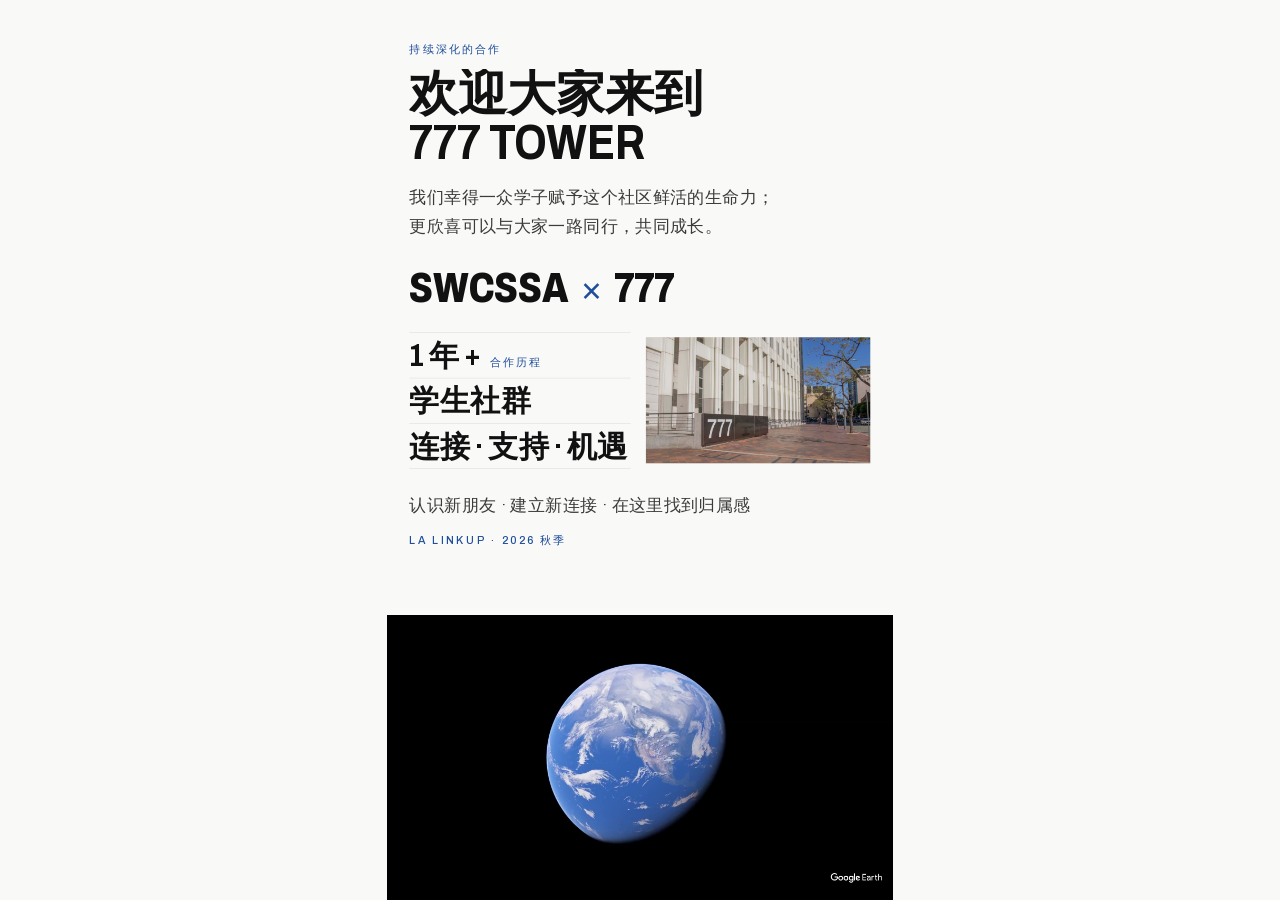
==== commit 04bd62da: "55": page 1 holds for the full Earth video (59 s), video restarts each loop, no crop Co-Authored-By:" ====
--- a/index-55.html
+++ b/index-55.html
@@ -9,7 +9,7 @@
 <script>
 /* Stale-copy guard — same as index.html; BUILD is stamped by the pre-commit hook. */
 (function () {
-    var BUILD = '20261007162443';
+    var BUILD = '20261007162854';
     fetch('version.txt?t=' + Date.now(), { cache: 'no-store' }).then(function (r) { return r.text(); }).then(function (v) {
         v = v.trim();
         var u = new URL(location.href);
@@ -18,8 +18,8 @@
 })();
 </script>
 <title>777 Tower — 不止是一个地址 · 55"</title>
-<link rel="stylesheet" href="fonts.css?v=20261007162443">
-<link rel="stylesheet" href="styles-55.css?v=20261007162443">
+<link rel="stylesheet" href="fonts.css?v=20261007162854">
+<link rel="stylesheet" href="styles-55.css?v=20261007162854">
 </head>
 <!--
   55-inch portrait display version: 1080 × 1920 stage, autoplay loop, no on-screen controls.
@@ -81,6 +81,6 @@
   </section>
 
 </main>
-<script src="script-55.js?v=20261007162443"></script>
+<script src="script-55.js?v=20261007162854"></script>
 </body>
 </html>
--- a/styles-55.css
+++ b/styles-55.css
@@ -40,7 +40,7 @@
    =========================================================== */
 .s1 { background: var(--bg); }
 .vid { position: absolute; left: 0; bottom: 0; width: 1080px; height: 608px; background: #000; overflow: hidden; }
-.vid img, .vid video { display: block; width: 100%; height: 100%; object-fit: cover; }
+.vid img, .vid video { display: block; width: 100%; height: 100%; object-fit: contain; }
 
 .s1 .text { position: absolute; left: 48px; right: 48px; top: 90px; }
 .s1 .h { margin-top: 22px; }
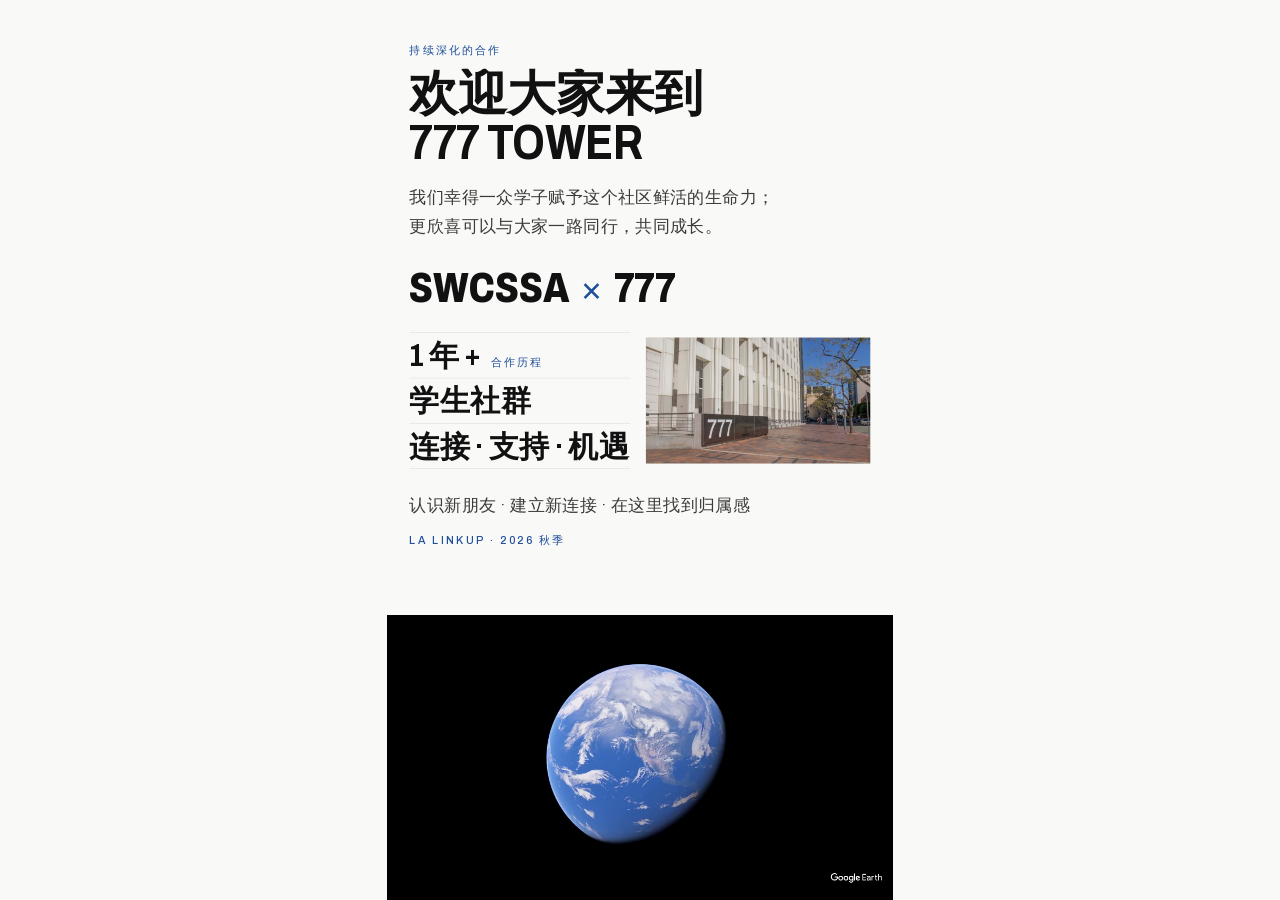
==== commit ee707c48: "55": stage back to 2160x3840 (same layout, all px doubled) Co-Authored-By: Claude Opus 5.5 <noreply@" ====
--- a/index-55.html
+++ b/index-55.html
@@ -9,7 +9,7 @@
 <script>
 /* Stale-copy guard — same as index.html; BUILD is stamped by the pre-commit hook. */
 (function () {
-    var BUILD = '20261007162854';
+    var BUILD = '20261008093704';
     fetch('version.txt?t=' + Date.now(), { cache: 'no-store' }).then(function (r) { return r.text(); }).then(function (v) {
         v = v.trim();
         var u = new URL(location.href);
@@ -18,11 +18,11 @@
 })();
 </script>
 <title>777 Tower — 不止是一个地址 · 55"</title>
-<link rel="stylesheet" href="fonts.css?v=20261007162854">
-<link rel="stylesheet" href="styles-55.css?v=20261007162854">
+<link rel="stylesheet" href="fonts.css?v=20261008093704">
+<link rel="stylesheet" href="styles-55.css?v=20261008093704">
 </head>
 <!--
-  55-inch portrait display version: 1080 × 1920 stage, autoplay loop, no on-screen controls.
+  55-inch portrait display version: 2160 × 3840 stage, autoplay loop, no on-screen controls.
   Content is identical to index.html; only the layout is redrawn for the big vertical screen.
   ← → / Space change page by hand.
 -->
@@ -81,6 +81,6 @@
   </section>
 
 </main>
-<script src="script-55.js?v=20261007162854"></script>
+<script src="script-55.js?v=20261008093704"></script>
 </body>
 </html>
--- a/styles-55.css
+++ b/styles-55.css
@@ -4,9 +4,9 @@
    light type on a scrim on page 2); every size is set for the big vertical screen.
    =========================================================== */
 :root {
-    --display-width: 1080px; --display-height: 1920px;
-    --safe-x: 80px;
-    --title-size: 105px; --body-size: 36px; --label-size: 23px;
+    --display-width: 2160px; --display-height: 3840px;
+    --safe-x: 160px;
+    --title-size: 210px; --body-size: 72px; --label-size: 46px;
     --bg: #F9F9F7; --ink: #111111; --char: #3B3B3B; --rule: rgba(17,17,17,.14);
     --blue: #1F4E9C; --light: #F5F3EF; --night: #011866;
     --f: 'Archivo', 'Helvetica Neue', Arial, 'PingFang SC', 'Hiragino Sans GB', 'Noto Sans SC', 'Microsoft YaHei', sans-serif;
@@ -24,7 +24,7 @@
 .slide.active { visibility: visible; opacity: 1; transition: opacity .9s var(--ease), visibility 0s; }
 
 /* Reveals — same as the original, distance scaled to the bigger canvas */
-.r { opacity: 0; transform: translateX(30px);
+.r { opacity: 0; transform: translateX(60px);
      transition: opacity 1s var(--ease) var(--d, 0s), transform 1.3s var(--ease) var(--d, 0s); }
 .slide.active .r { opacity: 1; transform: none; }
 .m { clip-path: inset(100% 0 0 0); transition: clip-path 1.8s var(--ease) var(--d, 0s); }
@@ -39,43 +39,43 @@
    PAGE 1
    =========================================================== */
 .s1 { background: var(--bg); }
-.vid { position: absolute; left: 0; bottom: 0; width: 1080px; height: 608px; background: #000; overflow: hidden; }
+.vid { position: absolute; left: 0; bottom: 0; width: 2160px; height: 1216px; background: #000; overflow: hidden; }
 .vid img, .vid video { display: block; width: 100%; height: 100%; object-fit: contain; }
 
-.s1 .text { position: absolute; left: 48px; right: 48px; top: 90px; }
-.s1 .h { margin-top: 22px; }
-.s1 .text > .copy:nth-of-type(2) { margin-top: 35px; }
-.cobrand { margin-top: 55px; font: 800 90px/1 var(--f); font-stretch: 82%; letter-spacing: -.01em; }
+.s1 .text { position: absolute; left: 96px; right: 96px; top: 180px; }
+.s1 .h { margin-top: 44px; }
+.s1 .text > .copy:nth-of-type(2) { margin-top: 70px; }
+.cobrand { margin-top: 110px; font: 800 180px/1 var(--f); font-stretch: 82%; letter-spacing: -.01em; }
 .cobrand span { color: var(--blue); font-weight: 300; margin: 0 .12em; }
 
-.row { display: flex; align-items: center; gap: 32px; margin-top: 50px; }
+.row { display: flex; align-items: center; gap: 64px; margin-top: 100px; }
 .proof { flex: 1; list-style: none; }
-.proof li { display: flex; align-items: baseline; gap: 20px; padding: 17px 0 15px; position: relative; }
-.proof b { font: 700 65px/1 var(--f); font-stretch: 82%; }
+.proof li { display: flex; align-items: baseline; gap: 40px; padding: 34px 0 30px; position: relative; }
+.proof b { font: 700 130px/1 var(--f); font-stretch: 82%; }
 .proof small { font: 500 var(--label-size)/1 var(--f); letter-spacing: .2em; color: var(--blue); }
 
-.loop { position: relative; flex: none; width: 480px; height: 270px; overflow: hidden; background: #E6E3DD; }
+.loop { position: relative; flex: none; width: 960px; height: 540px; overflow: hidden; background: #E6E3DD; }
 .loop figure { position: absolute; inset: 0; background: 50% 50% / cover no-repeat; opacity: 0; transition: opacity .9s var(--ease); }
 .loop figure.shown { opacity: 1; }
 
-.row + .copy { margin-top: 48px; }
-.s1 .text > .lbl:last-child { margin-top: 28px; }
+.row + .copy { margin-top: 96px; }
+.s1 .text > .lbl:last-child { margin-top: 56px; }
 
 /* ===========================================================
    PAGE 2 — photo sits on the bottom edge, its own night-blue sky continues above
    =========================================================== */
 .s2 { background: var(--night); }
-.photo { position: absolute; left: 0; bottom: 0; width: 1080px; height: 1490px;
+.photo { position: absolute; left: 0; bottom: 0; width: 2160px; height: 2980px;
          background: url('assets/55-tower-day.jpg') 50% 100% / cover no-repeat;
          -webkit-mask: linear-gradient(transparent, #000 6%); mask: linear-gradient(transparent, #000 6%); }
 .scrim { position: absolute; inset: 0; pointer-events: none;
          background: linear-gradient(to bottom, rgba(12,10,9,.68), rgba(12,10,9,0) 52%), linear-gradient(to top, rgba(12,10,9,.55), rgba(12,10,9,0) 30%); }
-.s2 .text { position: absolute; left: var(--safe-x); right: var(--safe-x); top: 130px; text-align: center; }
-.s2 .h { font-size: 125px; color: var(--light); letter-spacing: -.01em; white-space: nowrap; }
-.close-line { margin-top: 28px; font: 500 40px/1.3 var(--f); letter-spacing: .08em; color: rgba(243,239,231,.82); }
-.rule { display: block; width: 80px; height: 2px; margin: 40px auto 35px; background: rgba(243,239,231,.55); }
-.site { font: 600 38px/1.2 var(--f); letter-spacing: .01em; color: var(--light); }
-.addr { margin-top: 10px; font: 500 24px/1.4 var(--f); letter-spacing: .14em; color: rgba(243,239,231,.7); }
+.s2 .text { position: absolute; left: var(--safe-x); right: var(--safe-x); top: 260px; text-align: center; }
+.s2 .h { font-size: 250px; color: var(--light); letter-spacing: -.01em; white-space: nowrap; }
+.close-line { margin-top: 56px; font: 500 80px/1.3 var(--f); letter-spacing: .08em; color: rgba(243,239,231,.82); }
+.rule { display: block; width: 160px; height: 4px; margin: 80px auto 70px; background: rgba(243,239,231,.55); }
+.site { font: 600 76px/1.2 var(--f); letter-spacing: .01em; color: var(--light); }
+.addr { margin-top: 20px; font: 500 48px/1.4 var(--f); letter-spacing: .14em; color: rgba(243,239,231,.7); }
 
 /* ===========================================================
    PAGE 1 — text entrance (on top of the shared .r slide-in)
@@ -93,11 +93,11 @@
     transition: transform 1s var(--ease) calc(var(--d, 0s) + .35s), opacity .6s var(--ease) calc(var(--d, 0s) + .35s); }
 .s1.active .cobrand span { transform: none; opacity: 1; }
 /* proof list: rules draw left → right, then each row's words rise in */
-.proof li::before, .proof li:last-child::after { content: ''; position: absolute; left: 0; right: 0; height: 1px; background: var(--rule);
+.proof li::before, .proof li:last-child::after { content: ''; position: absolute; left: 0; right: 0; height: 2px; background: var(--rule);
     transform: scaleX(0); transform-origin: 0 50%; transition: transform 1.1s var(--ease) var(--ld, 0s); }
 .proof li::before { top: 0; }
 .proof li:last-child::after { bottom: 0; }
-.proof li > * { opacity: 0; transform: translateY(18px); transition: opacity .8s var(--ease) calc(var(--ld, 0s) + .25s), transform 1s var(--ease) calc(var(--ld, 0s) + .25s); }
+.proof li > * { opacity: 0; transform: translateY(36px); transition: opacity .8s var(--ease) calc(var(--ld, 0s) + .25s), transform 1s var(--ease) calc(var(--ld, 0s) + .25s); }
 .proof li:nth-child(1) { --ld: .95s; } .proof li:nth-child(2) { --ld: 1.07s; } .proof li:nth-child(3) { --ld: 1.19s; }
 .proof li:last-child::after { transition-delay: 1.31s; }
 .s1.active .proof li::before, .s1.active .proof li:last-child::after { transform: none; }
